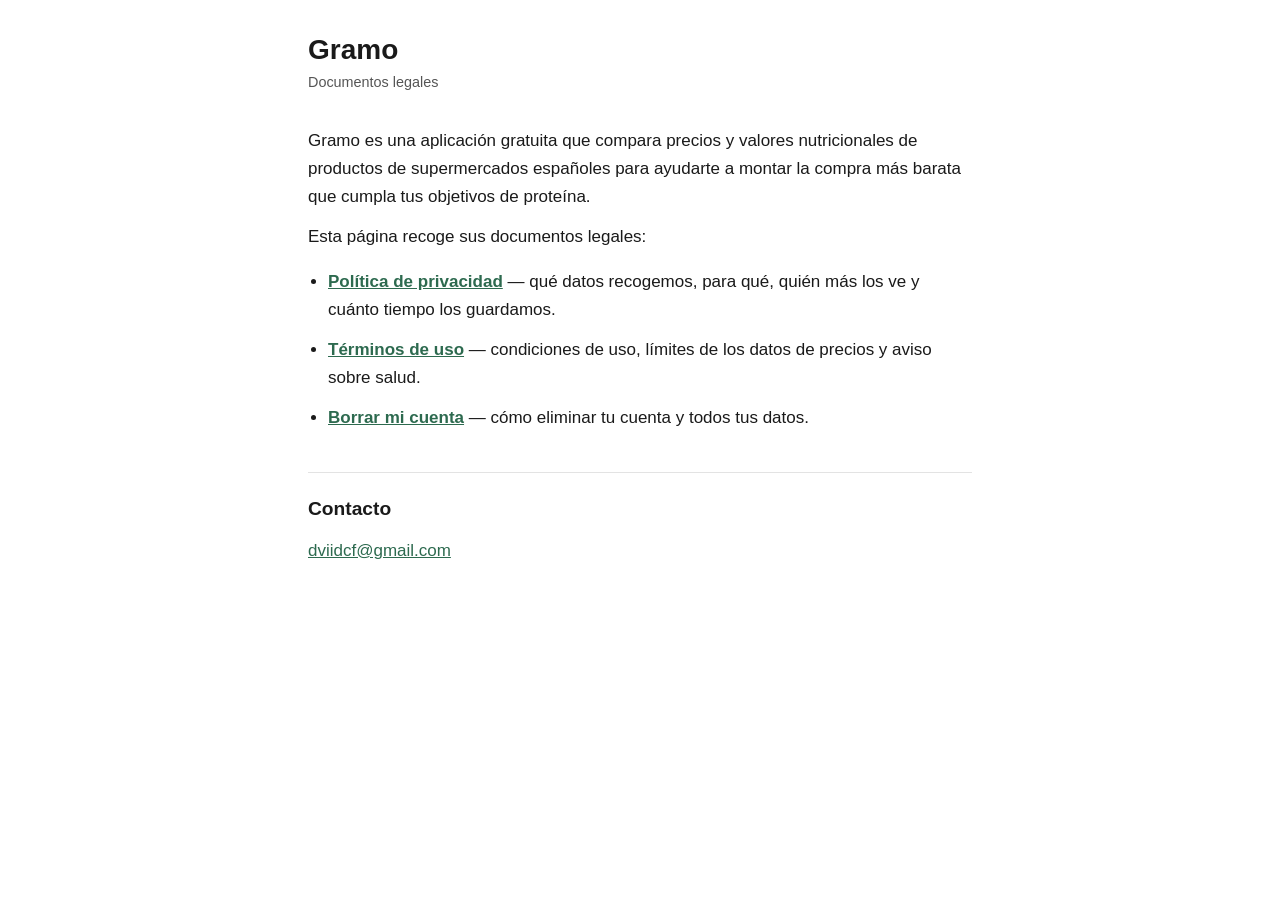
==== index.html @ 64754e29 "Documentos legales de Gramo: privacidad, terminos y borrado de cuenta" ====
<!doctype html>
<html lang="es">
<head>
<meta charset="utf-8">
<meta name="viewport" content="width=device-width, initial-scale=1">
<title>Gramo · Información legal</title>
<link rel="stylesheet" href="estilo.css">
</head>
<body>

<h1>Gramo</h1>
<p class="fecha">Documentos legales</p>

<p>Gramo es una aplicación gratuita que compara precios y valores nutricionales de productos
de supermercados españoles para ayudarte a montar la compra más barata que cumpla tus
objetivos de proteína.</p>

<p>Esta página recoge sus documentos legales:</p>

<ul>
  <li><a href="privacidad.html"><strong>Política de privacidad</strong></a> — qué datos
  recogemos, para qué, quién más los ve y cuánto tiempo los guardamos.</li>
  <li><a href="terminos.html"><strong>Términos de uso</strong></a> — condiciones de uso,
  límites de los datos de precios y aviso sobre salud.</li>
  <li><a href="borrar-cuenta.html"><strong>Borrar mi cuenta</strong></a> — cómo eliminar tu
  cuenta y todos tus datos.</li>
</ul>

<h2>Contacto</h2>

<p><a href="mailto:dviidcf@gmail.com">dviidcf@gmail.com</a></p>

</body>
</html>
---- estilo.css ----
/* Hoja compartida por los tres documentos legales de Gramo.
   Pensada para leerse en un móvil: es donde va a caer casi todo el tráfico,
   porque el enlace se abre desde la app y desde las fichas de las tiendas. */

:root {
  --tinta: #1a1a1a;
  --tinta-suave: #555;
  --acento: #2d6a4f;
  --borde: #e3e3e3;
  --fondo: #fff;
  --fondo-caja: #f6f8f7;
}

@media (prefers-color-scheme: dark) {
  :root {
    --tinta: #ececec;
    --tinta-suave: #a8a8a8;
    --acento: #74c69d;
    --borde: #333;
    --fondo: #141414;
    --fondo-caja: #1e1e1e;
  }
}

* { box-sizing: border-box; }

body {
  margin: 0 auto;
  padding: 2rem 1.25rem 4rem;
  max-width: 44rem;
  background: var(--fondo);
  color: var(--tinta);
  font-family: -apple-system, BlinkMacSystemFont, "Segoe UI", Roboto, sans-serif;
  font-size: 17px;
  line-height: 1.65;
}

h1 {
  font-size: 1.75rem;
  line-height: 1.25;
  margin: 0 0 0.25rem;
}

h2 {
  font-size: 1.2rem;
  margin: 2.5rem 0 0.75rem;
  padding-top: 1.25rem;
  border-top: 1px solid var(--borde);
}

h3 {
  font-size: 1rem;
  margin: 1.5rem 0 0.5rem;
}

p, li { margin: 0.75rem 0; }
ul, ol { padding-left: 1.25rem; }

a { color: var(--acento); }

.fecha {
  color: var(--tinta-suave);
  font-size: 0.9rem;
  margin: 0 0 2rem;
}

.pendiente {
  background: #fff3cd;
  color: #664d03;
  padding: 0.05rem 0.35rem;
  border-radius: 3px;
  font-weight: 600;
}

.caja {
  background: var(--fondo-caja);
  border: 1px solid var(--borde);
  border-left: 3px solid var(--acento);
  border-radius: 6px;
  padding: 0.25rem 1rem;
  margin: 1.5rem 0;
}

/* Las tablas de finalidad/base jurídica son anchas: en móvil deben poder
   desplazarse solas sin que se desplace la página entera. */
.tabla-scroll {
  overflow-x: auto;
  margin: 1.5rem 0;
}

table {
  border-collapse: collapse;
  width: 100%;
  min-width: 34rem;
  font-size: 0.92rem;
}

th, td {
  border: 1px solid var(--borde);
  padding: 0.6rem 0.7rem;
  text-align: left;
  vertical-align: top;
}

th { background: var(--fondo-caja); }

footer {
  margin-top: 3.5rem;
  padding-top: 1.25rem;
  border-top: 1px solid var(--borde);
  color: var(--tinta-suave);
  font-size: 0.9rem;
}
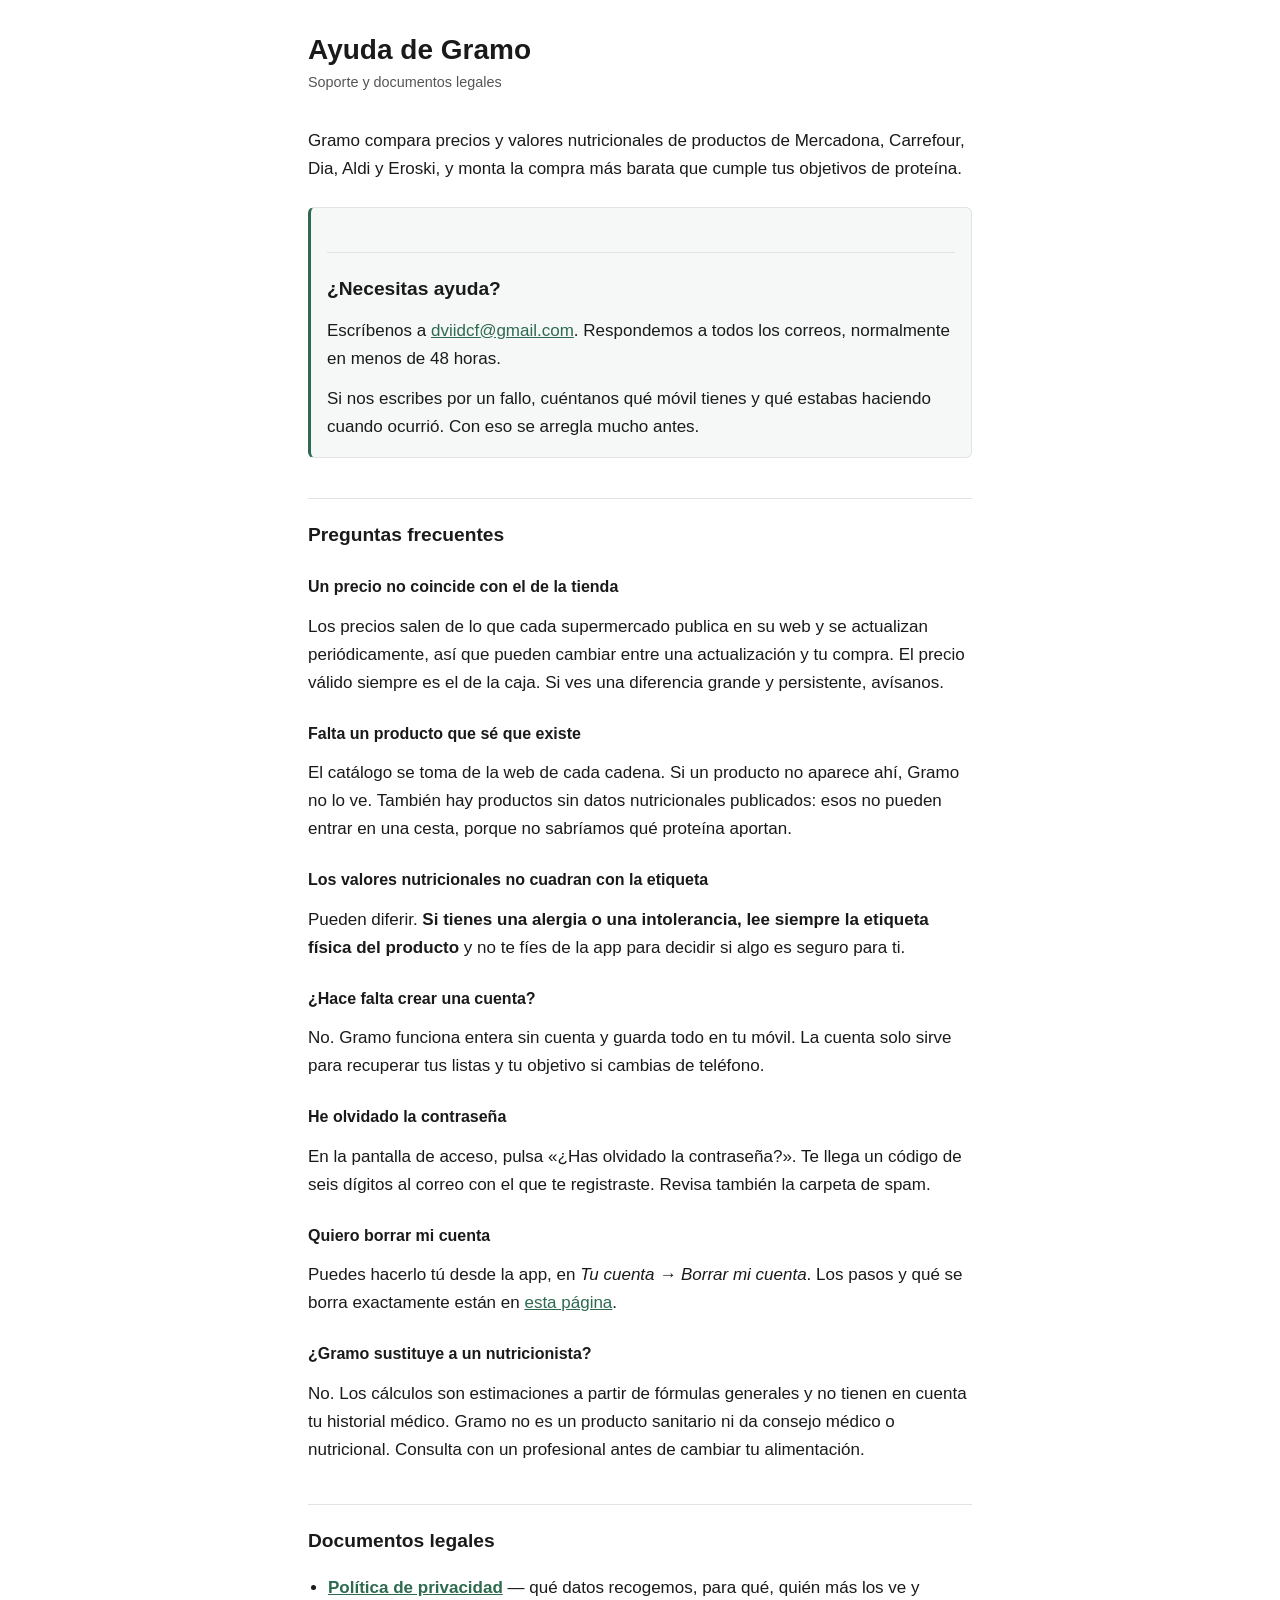
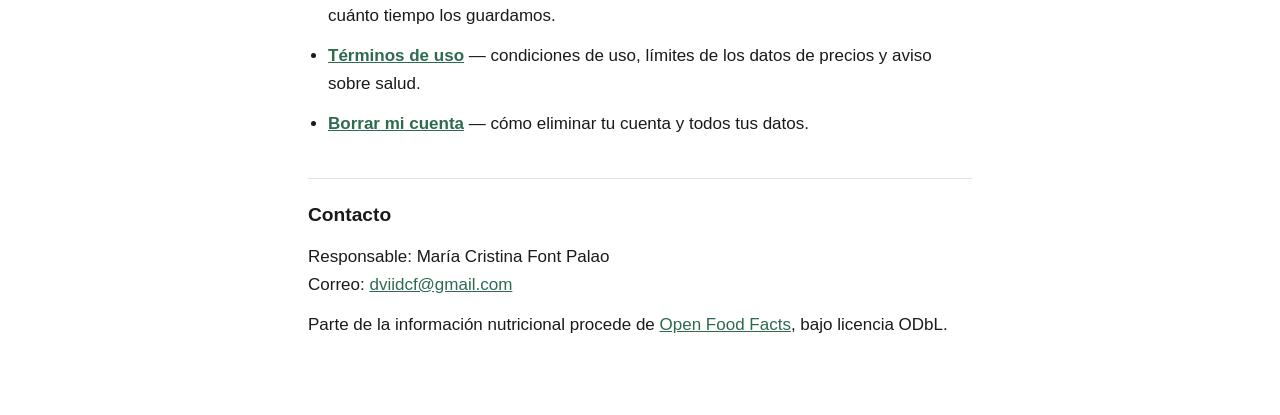
==== commit 137f9ae1: "Convertir la portada en pagina de ayuda App Store Connect pide una URL de soporte, y lo que habia er" ====
--- a/index.html
+++ b/index.html
@@ -3,19 +3,59 @@
 <head>
 <meta charset="utf-8">
 <meta name="viewport" content="width=device-width, initial-scale=1">
-<title>Gramo · Información legal</title>
+<title>Ayuda y soporte · Gramo</title>
 <link rel="stylesheet" href="estilo.css">
 </head>
 <body>
 
-<h1>Gramo</h1>
-<p class="fecha">Documentos legales</p>
+<h1>Ayuda de Gramo</h1>
+<p class="fecha">Soporte y documentos legales</p>
 
-<p>Gramo es una aplicación gratuita que compara precios y valores nutricionales de productos
-de supermercados españoles para ayudarte a montar la compra más barata que cumpla tus
-objetivos de proteína.</p>
+<p>Gramo compara precios y valores nutricionales de productos de Mercadona, Carrefour, Dia,
+Aldi y Eroski, y monta la compra más barata que cumple tus objetivos de proteína.</p>
 
-<p>Esta página recoge sus documentos legales:</p>
+<div class="caja">
+<h2>¿Necesitas ayuda?</h2>
+<p>Escríbenos a <a href="mailto:dviidcf@gmail.com">dviidcf@gmail.com</a>. Respondemos a todos
+los correos, normalmente en menos de 48 horas.</p>
+<p>Si nos escribes por un fallo, cuéntanos qué móvil tienes y qué estabas haciendo cuando
+ocurrió. Con eso se arregla mucho antes.</p>
+</div>
+
+<h2>Preguntas frecuentes</h2>
+
+<h3>Un precio no coincide con el de la tienda</h3>
+<p>Los precios salen de lo que cada supermercado publica en su web y se actualizan
+periódicamente, así que pueden cambiar entre una actualización y tu compra. El precio válido
+siempre es el de la caja. Si ves una diferencia grande y persistente, avísanos.</p>
+
+<h3>Falta un producto que sé que existe</h3>
+<p>El catálogo se toma de la web de cada cadena. Si un producto no aparece ahí, Gramo no lo
+ve. También hay productos sin datos nutricionales publicados: esos no pueden entrar en una
+cesta, porque no sabríamos qué proteína aportan.</p>
+
+<h3>Los valores nutricionales no cuadran con la etiqueta</h3>
+<p>Pueden diferir. <strong>Si tienes una alergia o una intolerancia, lee siempre la etiqueta
+física del producto</strong> y no te fíes de la app para decidir si algo es seguro para ti.</p>
+
+<h3>¿Hace falta crear una cuenta?</h3>
+<p>No. Gramo funciona entera sin cuenta y guarda todo en tu móvil. La cuenta solo sirve para
+recuperar tus listas y tu objetivo si cambias de teléfono.</p>
+
+<h3>He olvidado la contraseña</h3>
+<p>En la pantalla de acceso, pulsa «¿Has olvidado la contraseña?». Te llega un código de seis
+dígitos al correo con el que te registraste. Revisa también la carpeta de spam.</p>
+
+<h3>Quiero borrar mi cuenta</h3>
+<p>Puedes hacerlo tú desde la app, en <em>Tu cuenta → Borrar mi cuenta</em>. Los pasos y qué
+se borra exactamente están en <a href="borrar-cuenta.html">esta página</a>.</p>
+
+<h3>¿Gramo sustituye a un nutricionista?</h3>
+<p>No. Los cálculos son estimaciones a partir de fórmulas generales y no tienen en cuenta tu
+historial médico. Gramo no es un producto sanitario ni da consejo médico o nutricional.
+Consulta con un profesional antes de cambiar tu alimentación.</p>
+
+<h2>Documentos legales</h2>
 
 <ul>
   <li><a href="privacidad.html"><strong>Política de privacidad</strong></a> — qué datos
@@ -28,7 +68,11 @@
 
 <h2>Contacto</h2>
 
-<p><a href="mailto:dviidcf@gmail.com">dviidcf@gmail.com</a></p>
+<p>Responsable: María Cristina Font Palao<br>
+Correo: <a href="mailto:dviidcf@gmail.com">dviidcf@gmail.com</a></p>
+
+<p>Parte de la información nutricional procede de
+<a href="https://world.openfoodfacts.org">Open Food Facts</a>, bajo licencia ODbL.</p>
 
 </body>
 </html>
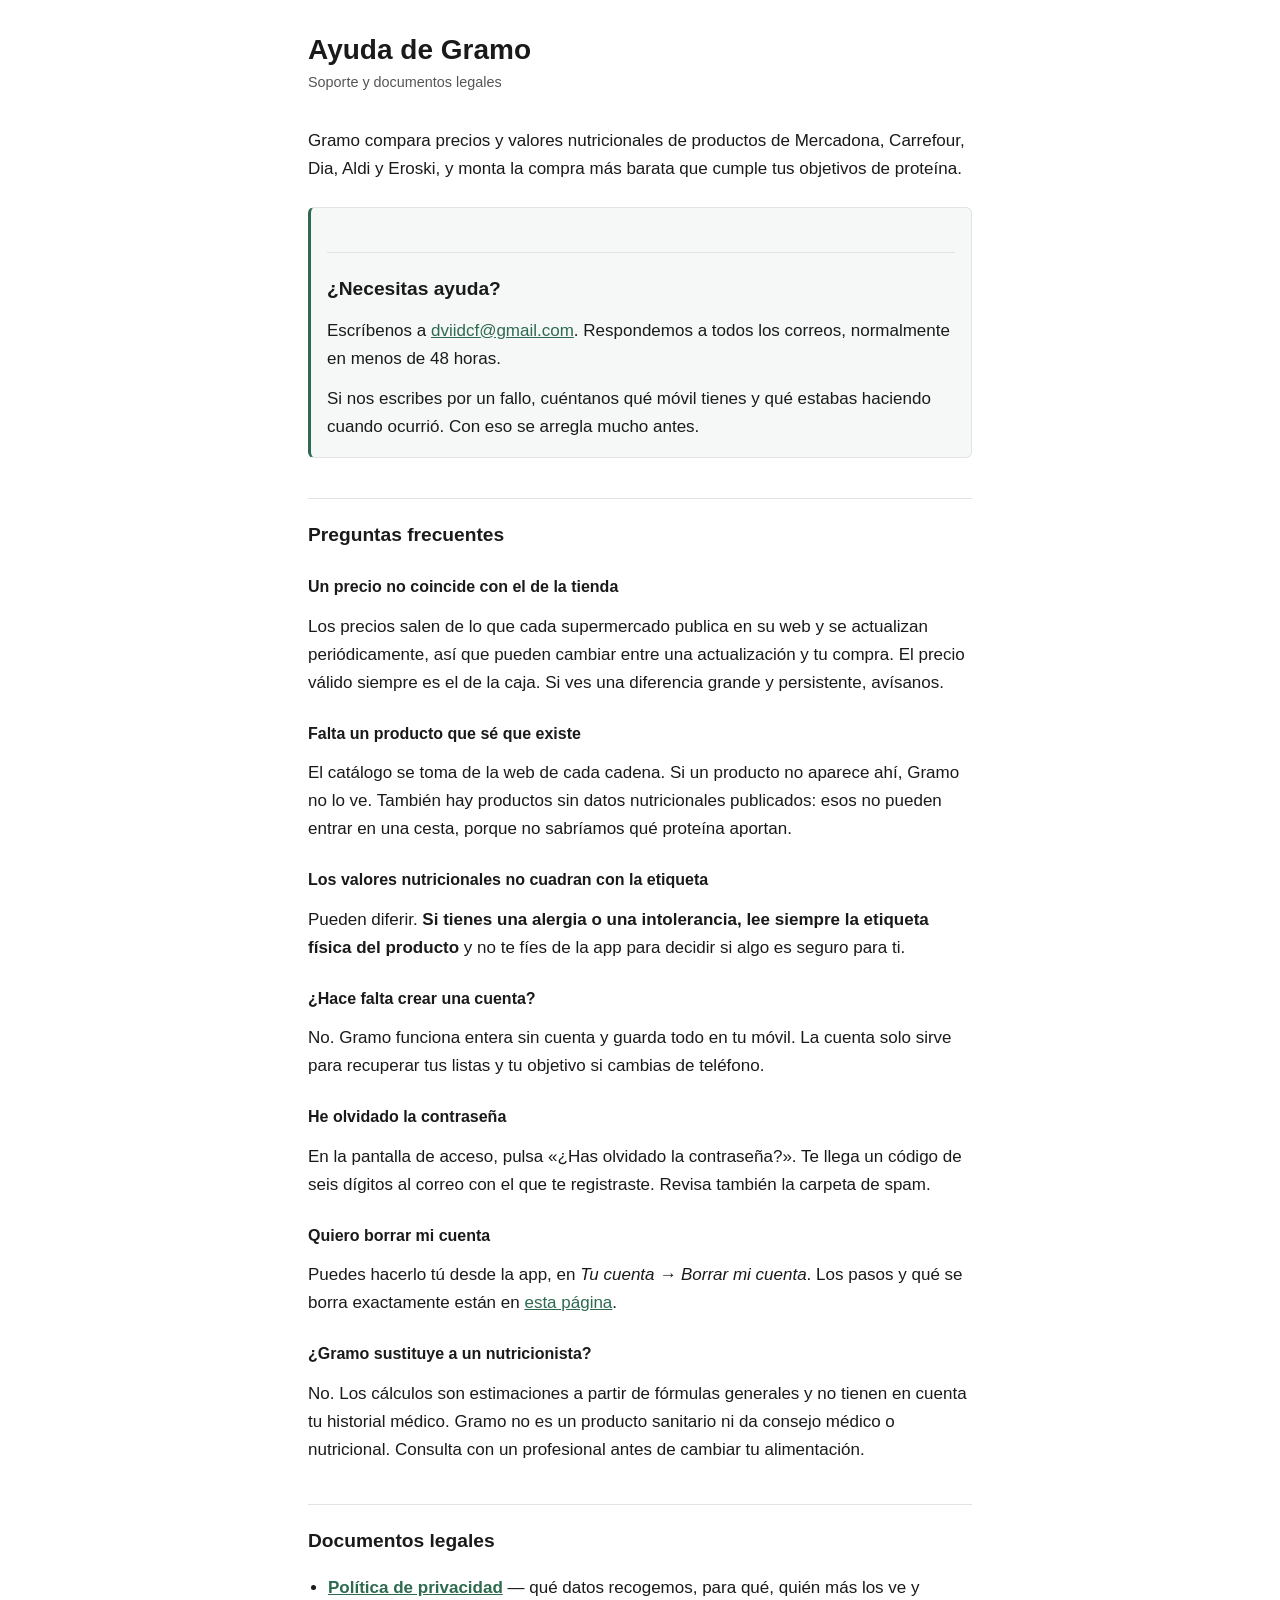
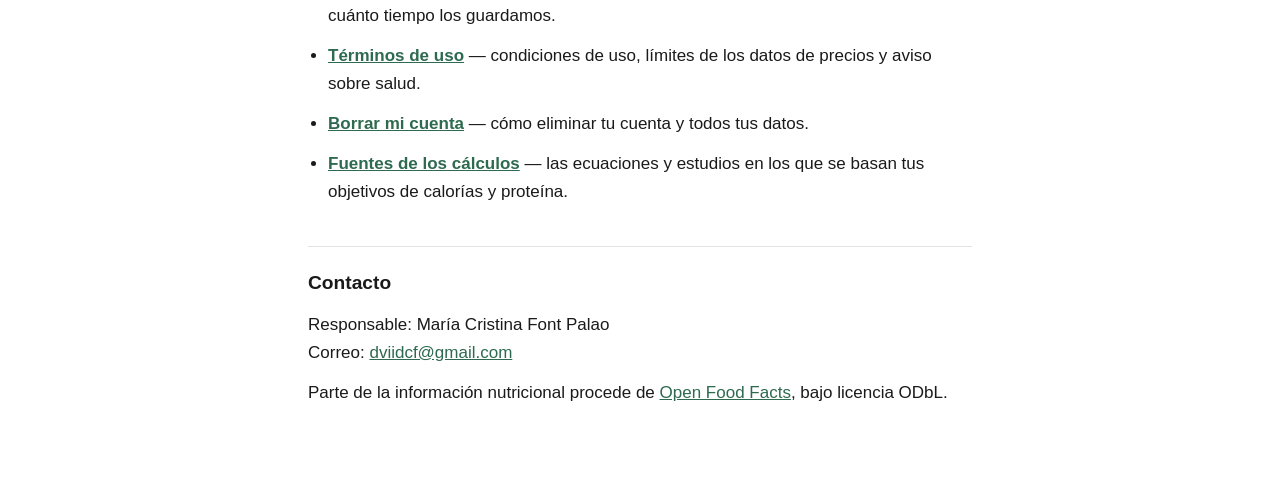
==== commit 55b66719: "Publicar las fuentes de los calculos Apple rechazo la app por la directriz 1.4.1: da recomendaciones" ====
--- a/index.html
+++ b/index.html
@@ -64,6 +64,8 @@
   límites de los datos de precios y aviso sobre salud.</li>
   <li><a href="borrar-cuenta.html"><strong>Borrar mi cuenta</strong></a> — cómo eliminar tu
   cuenta y todos tus datos.</li>
+  <li><a href="fuentes.html"><strong>Fuentes de los cálculos</strong></a> — las
+  ecuaciones y estudios en los que se basan tus objetivos de calorías y proteína.</li>
 </ul>
 
 <h2>Contacto</h2>
--- a/estilo.css
+++ b/estilo.css
@@ -111,3 +111,13 @@
   color: var(--tinta-suave);
   font-size: 0.9rem;
 }
+
+/* Fórmulas y tablas de la página de fuentes. */
+pre {
+  background: #F4F1EC;
+  border-left: 3px solid #C9A84C;
+  padding: 12px 14px;
+  overflow-x: auto;
+  font-size: 14px;
+  line-height: 1.6;
+}
